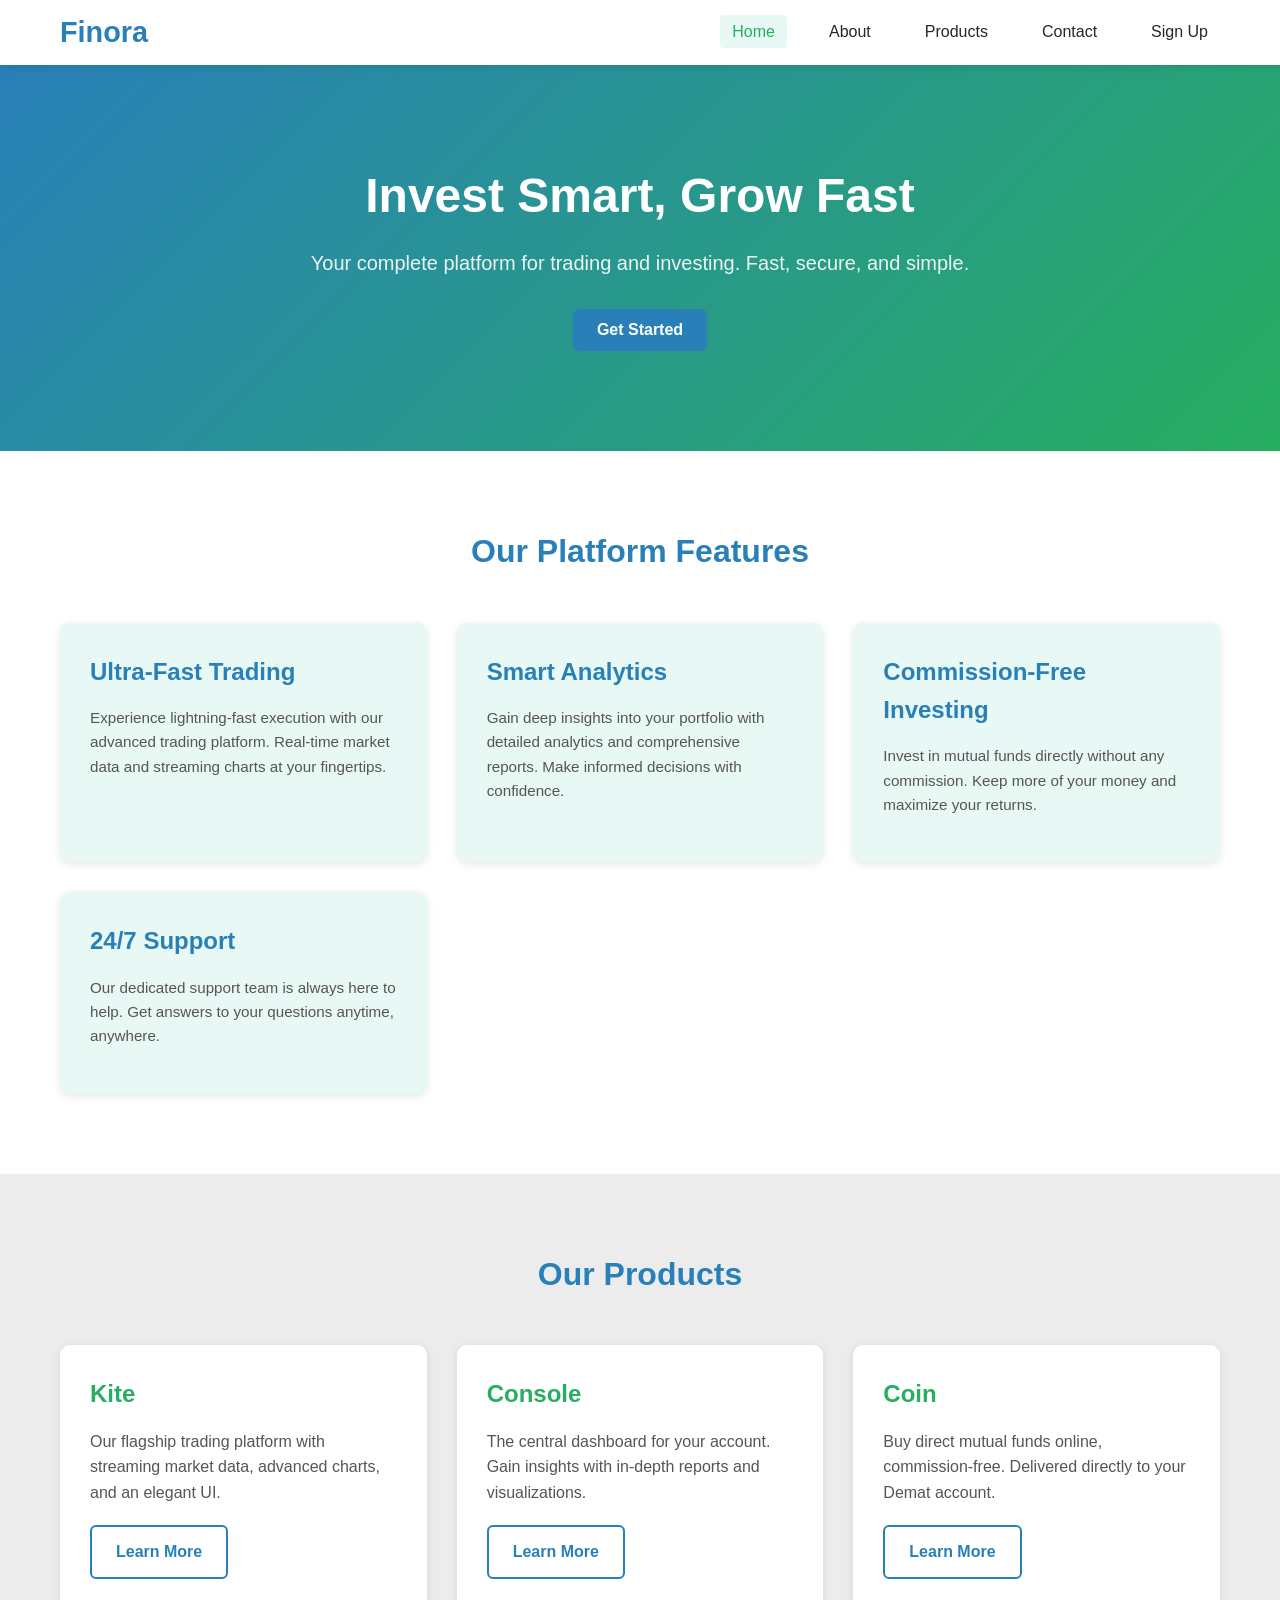
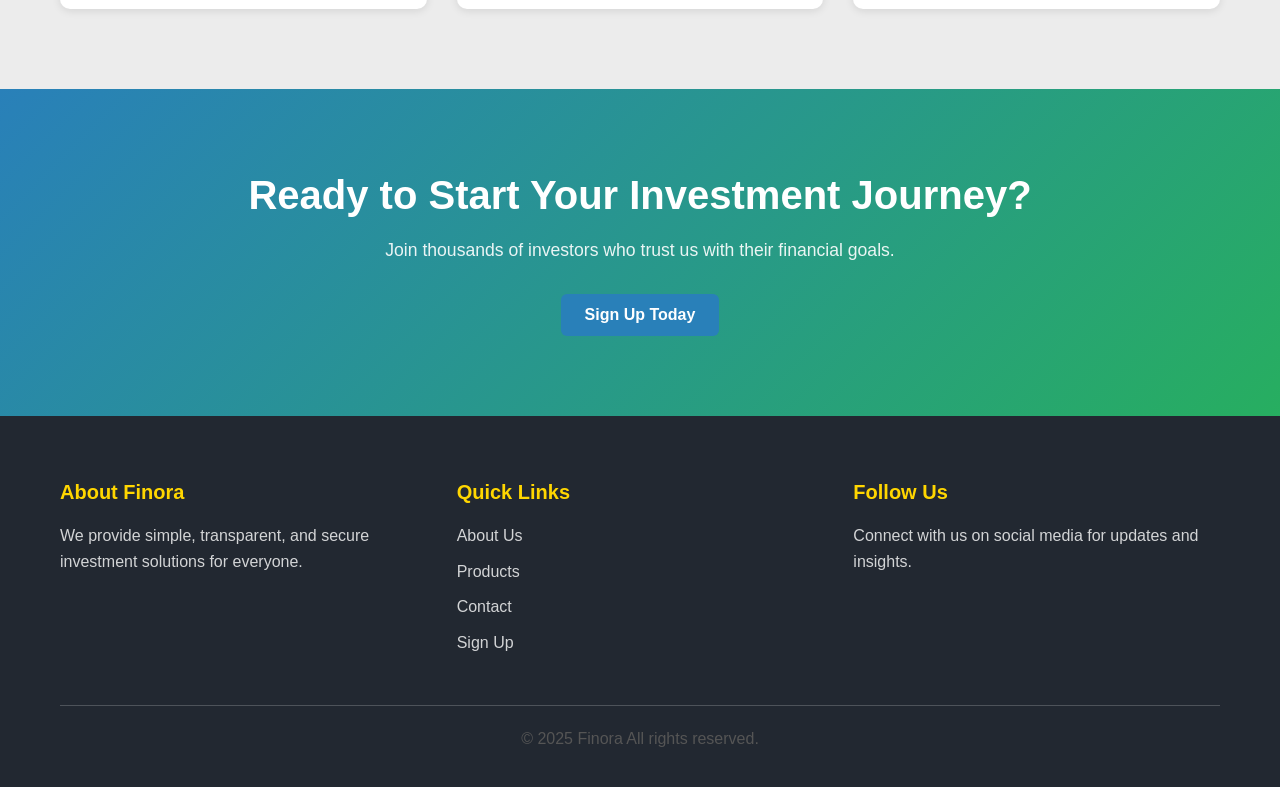
==== index.html @ acee0cb1 "Add files via upload" ====
<!DOCTYPE html>
<html lang="en">
<head>
    <meta charset="UTF-8">
    <meta name="viewport" content="width=device-width, initial-scale=1.0">
    <title>Finora - Your Investment Platform</title>
    <link rel="stylesheet" href="style/style.css">
</head>
<body>
    <!-- Navigation Bar -->
    <nav class="navbar">
        <div class="container">
            <div class="logo">
                <h1>Finora</h1>
            </div>
            <ul class="nav-links">
                <li><a href="index.html" class="active">Home</a></li>
                <li><a href="about.html">About</a></li>
                <li><a href="products.html">Products</a></li>
                <li><a href="contact.html">Contact</a></li>
                <li><a href="signup.html">Sign Up</a></li>
            </ul>
        </div>
    </nav>

    <!-- Hero Section -->
    <section class="hero">
        <div class="hero-content">
            <h2>Invest Smart, Grow Fast</h2>
            <p>Your complete platform for trading and investing. Fast, secure, and simple.</p>
            <button class="btn btn-primary">Get Started</button>
        </div>
    </section>

    <!-- Features Section -->
    <section class="features">
        <div class="container">
            <h2>Our Platform Features</h2>
            <div class="features-grid">
                <div class="feature-card">
                    <h3>Ultra-Fast Trading</h3>
                    <p>Experience lightning-fast execution with our advanced trading platform. Real-time market data and streaming charts at your fingertips.</p>
                </div>
                <div class="feature-card">
                    <h3>Smart Analytics</h3>
                    <p>Gain deep insights into your portfolio with detailed analytics and comprehensive reports. Make informed decisions with confidence.</p>
                </div>
                <div class="feature-card">
                    <h3>Commission-Free Investing</h3>
                    <p>Invest in mutual funds directly without any commission. Keep more of your money and maximize your returns.</p>
                </div>
                <div class="feature-card">
                    <h3>24/7 Support</h3>
                    <p>Our dedicated support team is always here to help. Get answers to your questions anytime, anywhere.</p>
                </div>
            </div>
        </div>
    </section>

    <!-- Products Preview Section -->
    <section class="products-preview">
        <div class="container">
            <h2>Our Products</h2>
            <div class="products-grid">
                <div class="product-card">
                    <h3>Kite</h3>
                    <p>Our flagship trading platform with streaming market data, advanced charts, and an elegant UI.</p>
                    <a href="products.html" class="btn btn-secondary">Learn More</a>
                </div>
                <div class="product-card">
                    <h3>Console</h3>
                    <p>The central dashboard for your account. Gain insights with in-depth reports and visualizations.</p>
                    <a href="products.html" class="btn btn-secondary">Learn More</a>
                </div>
                <div class="product-card">
                    <h3>Coin</h3>
                    <p>Buy direct mutual funds online, commission-free. Delivered directly to your Demat account.</p>
                    <a href="products.html" class="btn btn-secondary">Learn More</a>
                </div>
            </div>
        </div>
    </section>

    <!-- Call to Action Section -->
    <section class="cta">
        <div class="container">
            <h2>Ready to Start Your Investment Journey?</h2>
            <p>Join thousands of investors who trust us with their financial goals.</p>
            <button class="btn btn-primary">Sign Up Today</button>
        </div>
    </section>

    <!-- Footer -->
    <footer class="footer">
        <div class="container">
            <div class="footer-content">
                <div class="footer-section">
                    <h4>About Finora</h4>
                    <p>We provide simple, transparent, and secure investment solutions for everyone.</p>
                </div>
                <div class="footer-section">
                    <h4>Quick Links</h4>
                    <ul>
                        <li><a href="about.html">About Us</a></li>
                        <li><a href="products.html">Products</a></li>
                        <li><a href="contact.html">Contact</a></li>
                        <li><a href="signup.html">Sign Up</a></li>
                    </ul>
                </div>
                <div class="footer-section">
                    <h4>Follow Us</h4>
                    <p>Connect with us on social media for updates and insights.</p>
                </div>
            </div>
            <div class="footer-bottom">
                <p>&copy; 2025 Finora All rights reserved.</p>
            </div>
        </div>
    </footer>

</body>
</html>
---- style/style.css ----
/* ===========================Global Styles=========================== */
* {
    margin: 0;
    padding: 0;
    box-sizing: border-box;
}

html {
    scroll-behavior: smooth;
}

body {
    font-family: 'Segoe UI', Tahoma, Geneva, Verdana, sans-serif;
    line-height: 1.6;
    color: #222831;
    background-color: #FFFFFF;
}

.container {
    max-width: 1200px;
    margin: 0 auto;
    padding: 0 20px;
}

/* ===========================Typography=========================== */
h1, h2, h3, h4, h5, h6 {
    font-weight: 600;
    margin-bottom: 15px;
    color: #222831;
}

h1 {
    font-size: 2.5rem;
    line-height: 1.2;
}

h2 {
    font-size: 2rem;
    line-height: 1.3;
}

h3 {
    font-size: 1.5rem;
}

h4 {
    font-size: 1.25rem;
}

h5 {
    font-size: 1.1rem;
}

p {
    margin-bottom: 15px;
    color: #555555;
}

a {
    text-decoration: none;
    color: #2980B9;
    transition: color 0.3s ease;
}

a:hover {
    color: #27AE60;
}

/* ===========================Buttons=========================== */
.btn {
    display: inline-block;
    padding: 12px 24px;
    border: none;
    border-radius: 6px;
    font-size: 1rem;
    font-weight: 600;
    cursor: pointer;
    transition: all 0.3s ease;
    text-align: center;
}

.btn-primary {
    background-color: #2980B9;
    color: #FFFFFF;
}

.btn-primary:hover {
    background-color: #1f5fa0;
    box-shadow: 0 4px 16px rgba(0, 0, 0, 0.15);
    transform: translateY(-2px);
}

.btn-secondary {
    background-color: #FFFFFF;
    color: #2980B9;
    border: 2px solid #2980B9;
}

.btn-secondary:hover {
    background-color: #E8F8F5;
    border-color: #27AE60;
    color: #27AE60;
}

.btn-lg {
    padding: 15px 40px;
    font-size: 1.1rem;
}

/* ===========================Navigation Bar=========================== */
.navbar {
    background-color: #FFFFFF;
    box-shadow: 0 2px 8px rgba(0, 0, 0, 0.1);
    position: sticky;
    top: 0;
    z-index: 1000;
}

.navbar .container {
    display: flex;
    justify-content: space-between;
    align-items: center;
    padding: 15px 20px;
}

.logo h1 {
    color: #2980B9;
    font-size: 1.8rem;
    margin: 0;
}

.nav-links {
    display: flex;
    list-style: none;
    gap: 30px;
}

.nav-links a {
    color: #222831;
    font-weight: 500;
    padding: 8px 12px;
    border-radius: 4px;
    transition: all 0.3s ease;
}

.nav-links a:hover,
.nav-links a.active {
    background-color: #E8F8F5;
    color: #27AE60;
}

/* ===========================Hero Section=========================== */
.hero {
    background: linear-gradient(135deg, #2980B9 0%, #27AE60 100%);
    color: #FFFFFF;
    padding: 100px 20px;
    text-align: center;
}

.hero-content h2 {
    color: #FFFFFF;
    font-size: 3rem;
    margin-bottom: 20px;
}

.hero-content p {
    color: rgba(255, 255, 255, 0.9);
    font-size: 1.25rem;
    margin-bottom: 30px;
}

/* ===========================Page Header=========================== */
.page-header {
    background-color: #E8F8F5;
    padding: 60px 20px;
    text-align: center;
    border-bottom: 4px solid #27AE60;
}

.page-header h1 {
    color: #2980B9;
    margin-bottom: 15px;
}

.page-header p {
    font-size: 1.1rem;
    color: #555555;
}

/* ===Features Section==== */
.features {
    padding: 80px 20px;
    background-color: #FFFFFF;
}

.features .container h2 {
    text-align: center;
    margin-bottom: 50px;
    color: #2980B9;
}

.features-grid {
    display: grid;
    grid-template-columns: repeat(auto-fit, minmax(280px, 1fr));
    gap: 30px;
}

.feature-card {
    background-color: #E8F8F5;
    padding: 30px;
    border-radius: 10px;
    box-shadow: 0 2px 8px rgba(0, 0, 0, 0.1);
    transition: all 0.3s ease;
}

.feature-card:hover {
    transform: translateY(-10px);
    box-shadow: 0 4px 16px rgba(0, 0, 0, 0.15);
    border-top: 4px solid #27AE60;
}

.feature-card h3 {
    color: #2980B9;
    margin-bottom: 15px;
}

.feature-card p {
    color: #555555;
    font-size: 0.95rem;
}

/* =====Products Section===== */
.products-preview {
    padding: 80px 20px;
    background-color: #ECECEC;
}

.products-preview .container h2 {
    text-align: center;
    margin-bottom: 50px;
    color: #2980B9;
}

.products-grid {
    display: grid;
    grid-template-columns: repeat(auto-fit, minmax(300px, 1fr));
    gap: 30px;
}

.product-card {
    background-color: #FFFFFF;
    padding: 30px;
    border-radius: 10px;
    box-shadow: 0 2px 8px rgba(0, 0, 0, 0.1);
    transition: all 0.3s ease;
}

.product-card:hover {
    transform: translateY(-8px);
    box-shadow: 0 4px 16px rgba(0, 0, 0, 0.15);
}

.product-card h3 {
    color: #27AE60;
    margin-bottom: 15px;
}

.product-card p {
    margin-bottom: 20px;
}

/* ======Products Main (Detailed)======= */
.products-main {
    padding: 60px 20px;
}

.product-detail {
    margin-bottom: 50px;
    background-color: #FFFFFF;
    border-radius: 10px;
    overflow: hidden;
    box-shadow: 0 2px 8px rgba(0, 0, 0, 0.1);
}

.product-header {
    background-color: #E8F8F5;
    padding: 20px;
    display: flex;
    justify-content: space-between;
    align-items: center;
    border-left: 5px solid #27AE60;
}

.product-header h3 {
    margin: 0;
    color: #2980B9;
}

.badge {
    padding: 6px 12px;
    border-radius: 20px;
    font-size: 0.85rem;
    font-weight: 600;
}

.badge-primary {
    background-color: #2980B9;
    color: #FFFFFF;
}

.badge-success {
    background-color: #27AE60;
    color: #FFFFFF;
}

.badge-accent {
    background-color: #FFD600;
    color: #222831;
}

.badge-info {
    background-color: #3498db;
    color: #FFFFFF;
}

.product-body {
    display: grid;
    grid-template-columns: 1fr 1fr;
    gap: 40px;
    padding: 40px;
}

.product-description h4 {
    color: #2980B9;
    margin-bottom: 15px;
}

.features-list {
    list-style: none;
    margin: 15px 0;
}

.features-list li {
    padding: 8px 0;
    padding-left: 25px;
    position: relative;
    color: #555555;
}

.features-list li:before {
    content: "✓";
    position: absolute;
    left: 0;
    color: #27AE60;
    font-weight: bold;
}

.product-image {
    display: flex;
    align-items: center;
    justify-content: center;
}

.image-placeholder {
    background: linear-gradient(135deg, #E8F8F5 0%, rgba(39, 174, 96, 0.1) 100%);
    width: 100%;
    height: 300px;
    border-radius: 10px;
    display: flex;
    align-items: center;
    justify-content: center;
    font-size: 3rem;
    color: #2980B9;
}

.product-cta {
    display: flex;
    gap: 15px;
    padding: 0 40px 40px;
}

/* ======Partner Products====== */
.partner-products {
    padding: 80px 20px;
    background-color: #E8F8F5;
}

.partner-products .container h2 {
    text-align: center;
    color: #2980B9;
    margin-bottom: 10px;
}

.section-subtitle {
    text-align: center;
    margin-bottom: 50px !important;
    font-size: 1.1rem;
    color: #555555;
}

.partner-grid {
    display: grid;
    grid-template-columns: repeat(auto-fit, minmax(250px, 1fr));
    gap: 30px;
}

.partner-card {
    background-color: #FFFFFF;
    padding: 30px;
    border-radius: 10px;
    box-shadow: 0 2px 8px rgba(0, 0, 0, 0.1);
    text-align: center;
    transition: all 0.3s ease;
}

.partner-card:hover {
    transform: translateY(-8px);
    box-shadow: 0 4px 16px rgba(0, 0, 0, 0.15);
}

.partner-icon {
    font-size: 3rem;
    margin-bottom: 15px;
}

.partner-card h3 {
    color: #2980B9;
    margin-bottom: 15px;
}

.partner-card p {
    margin-bottom: 20px;
    font-size: 0.95rem;
}

/* =======Comparison Table======= */
.comparison-section {
    padding: 80px 20px;
    background-color: #FFFFFF;
}

.comparison-section h2 {
    text-align: center;
    margin-bottom: 40px;
    color: #2980B9;
}

.table-wrapper {
    overflow-x: auto;
}

.comparison-table {
    width: 100%;
    border-collapse: collapse;
    background-color: #FFFFFF;
}

.comparison-table thead {
    background-color: #2980B9;
    color: #FFFFFF;
}

.comparison-table th {
    padding: 15px;
    text-align: left;
    font-weight: 600;
}

.comparison-table td {
    padding: 15px;
    border-bottom: 1px solid #DDDDDD;
}

.comparison-table tbody tr:hover {
    background-color: #E8F8F5;
}

.comparison-table tbody tr:nth-child(even) {
    background-color: #ECECEC;
}

/* ===========================About Section=========================== */
.about-section {
    padding: 80px 20px;
}

.about-content {
    display: grid;
    grid-template-columns: 1fr 1fr;
    gap: 50px;
    align-items: center;
}

.about-text h2 {
    color: #2980B9;
}

.about-text p {
    margin-bottom: 20px;
}

/* =======Mission & Vision======= */
.mission-vision {
    padding: 80px 20px;
    background-color: #E8F8F5;
}

.mission-vision-grid {
    display: grid;
    grid-template-columns: repeat(auto-fit, minmax(300px, 1fr));
    gap: 30px;
}

.mission-card,
.vision-card,
.values-card {
    background-color: #FFFFFF;
    padding: 40px;
    border-radius: 10px;
    box-shadow: 0 2px 8px rgba(0, 0, 0, 0.1);
    text-align: center;
    transition: all 0.3s ease;
}

.mission-card:hover,
.vision-card:hover,
.values-card:hover {
    transform: translateY(-10px);
    box-shadow: 0 4px 16px rgba(0, 0, 0, 0.15);
}

.card-icon {
    font-size: 3rem;
    margin-bottom: 20px;
}

/* =========
   Why Choose Us
============= */
.why-choose-us {
    padding: 80px 20px;
}

.why-choose-us h2 {
    text-align: center;
    margin-bottom: 50px;
    color: #2980B9;
}

.reasons-grid {
    display: grid;
    grid-template-columns: repeat(auto-fit, minmax(280px, 1fr));
    gap: 30px;
}

.reason-card {
    background-color: #E8F8F5;
    padding: 30px;
    border-radius: 10px;
    box-shadow: 0 2px 8px rgba(0, 0, 0, 0.1);
    transition: all 0.3s ease;
    border-left: 5px solid #27AE60;
}

.reason-card:hover {
    transform: translateX(10px);
}

.reason-card h3 {
    color: #27AE60;
}

/* ===========================Team Section=========================== */
.team-section {
    padding: 80px 20px;
    background-color: #ECECEC;
}

.team-section h2 {
    text-align: center;
    margin-bottom: 50px;
    color: #2980B9;
}

.team-grid {
    display: grid;
    grid-template-columns: repeat(auto-fit, minmax(250px, 1fr));
    gap: 30px;
}

.team-member {
    background-color: #FFFFFF;
    padding: 30px;
    border-radius: 10px;
    text-align: center;
    box-shadow: 0 2px 8px rgba(0, 0, 0, 0.1);
    transition: all 0.3s ease;
}

.team-member:hover {
    transform: translateY(-8px);
    box-shadow: 0 4px 16px rgba(0, 0, 0, 0.15);
}

.member-avatar {
    font-size: 4rem;
    margin-bottom: 15px;
}

.team-member h3 {
    color: #2980B9;
    margin-bottom: 5px;
}

.position {
    color: #27AE60;
    font-weight: 600;
    margin-bottom: 10px !important;
}

.bio {
    color: #555555;
    font-size: 0.9rem;
}

/* ===========================Stats Section=========================== */
.stats-section {
    padding: 80px 20px;
    background: linear-gradient(135deg, #2980B9 0%, #27AE60 100%);
    color: #FFFFFF;
}

.stats-section h2 {
    text-align: center;
    color: #FFFFFF;
    margin-bottom: 50px;
}

.stats-grid {
    display: grid;
    grid-template-columns: repeat(auto-fit, minmax(200px, 1fr));
    gap: 30px;
}

.stat-card {
    background-color: rgba(255, 255, 255, 0.1);
    padding: 30px;
    border-radius: 10px;
    text-align: center;
    border: 2px solid rgba(255, 255, 255, 0.3);
    transition: all 0.3s ease;
}

.stat-card:hover {
    background-color: rgba(255, 255, 255, 0.2);
    transform: translateY(-5px);
}

.stat-number {
    font-size: 2.5rem;
    font-weight: bold;
    color: #FFD600;
    margin-bottom: 10px;
}

.stat-label {
    font-size: 1rem;
    color: rgba(255, 255, 255, 0.9);
}

/* ===========================Testimonials Section=========================== */
.testimonials-section {
    padding: 80px 20px;
    background-color: #E8F8F5;
}

.testimonials-section h2 {
    text-align: center;
    margin-bottom: 50px;
    color: #2980B9;
}

.testimonials-grid {
    display: grid;
    grid-template-columns: repeat(auto-fit, minmax(300px, 1fr));
    gap: 30px;
}

.testimonial-card {
    background-color: #FFFFFF;
    padding: 30px;
    border-radius: 10px;
    box-shadow: 0 2px 8px rgba(0, 0, 0, 0.1);
    transition: all 0.3s ease;
}

.testimonial-card:hover {
    transform: translateY(-8px);
    box-shadow: 0 4px 16px rgba(0, 0, 0, 0.15);
}

.rating {
    color: #FFD600;
    font-size: 1.2rem;
    margin-bottom: 15px;
}

.testimonial-card p {
    color: #555555;
    margin-bottom: 15px;
    font-size: 0.95rem;
}

.author {
    font-weight: 600;
    color: #2980B9;
    margin: 0 !important;
}

/* ===========================
   Contact Section
   =========================== */
.contact-section {
    padding: 80px 20px;
}

.contact-wrapper {
    display: grid;
    grid-template-columns: 1fr 1fr;
    gap: 50px;
}

.contact-form {
    display: flex;
    flex-direction: column;
}

.form-group {
    margin-bottom: 20px;
}

.form-group label {
    display: block;
    margin-bottom: 8px;
    font-weight: 600;
    color: #222831;
}

.form-group input,
.form-group textarea,
.form-group select {
    width: 100%;
    padding: 12px;
    border: 2px solid #DDDDDD;
    border-radius: 6px;
    font-size: 1rem;
    font-family: inherit;
    transition: all 0.3s ease;
}

.form-group input:focus,
.form-group textarea:focus,
.form-group select:focus {
    outline: none;
    border-color: #2980B9;
    box-shadow: 0 0 0 3px rgba(41, 128, 185, 0.1);
}

.form-message {
    margin-top: 15px;
    padding: 12px;
    border-radius: 6px;
    text-align: center;
    font-weight: 600;
    display: none;
}

.form-message.success {
    background-color: #d4edda;
    color: #155724;
    display: block;
}

.form-message.error {
    background-color: #f8d7da;
    color: #721c24;
    display: block;
}

.contact-info-container h2 {
    color: #2980B9;
    margin-bottom: 30px;
}

.info-box {
    background-color: #E8F8F5;
    padding: 25px;
    border-radius: 10px;
    margin-bottom: 20px;
    border-left: 5px solid #27AE60;
}

.info-box h3 {
    color: #27AE60;
    margin-bottom: 10px;
}

.info-box p {
    margin-bottom: 5px;
}

.info-detail {
    font-size: 0.85rem;
    color: #888;
}

.info-box a {
    color: #2980B9;
    font-weight: 600;
}

.social-links {
    margin-top: 30px;
}

.social-icons {
    display: flex;
    gap: 15px;
}

.social-link {
    display: inline-block;
    padding: 10px 15px;
    background-color: #2980B9;
    color: #FFFFFF;
    border-radius: 6px;
    transition: all 0.3s ease;
}

.social-link:hover {
    background-color: #27AE60;
}

/* ===========================
   FAQ Section
   =========================== */
.faq-section {
    padding: 80px 20px;
    background-color: #ECECEC;
}

.faq-section h2 {
    text-align: center;
    margin-bottom: 50px;
    color: #2980B9;
}

.faq-grid {
    display: grid;
    grid-template-columns: repeat(auto-fit, minmax(300px, 1fr));
    gap: 30px;
}

.faq-item {
    background-color: #FFFFFF;
    padding: 25px;
    border-radius: 10px;
    box-shadow: 0 2px 8px rgba(0, 0, 0, 0.1);
    transition: all 0.3s ease;
}

.faq-item:hover {
    box-shadow: 0 4px 16px rgba(0, 0, 0, 0.15);
}

.faq-item h4 {
    color: #2980B9;
    margin-bottom: 15px;
}

.faq-item p {
    color: #555555;
    font-size: 0.95rem;
}

/* ===========================
   Call to Action Section
   =========================== */
.cta {
    padding: 80px 20px;
    background: linear-gradient(135deg, #2980B9 0%, #27AE60 100%);
    color: #FFFFFF;
    text-align: center;
}

.cta h2 {
    color: #FFFFFF;
    font-size: 2.5rem;
    margin-bottom: 15px;
}

.cta p {
    color: rgba(255, 255, 255, 0.9);
    font-size: 1.1rem;
    margin-bottom: 30px;
}

/* ===========================Footer=========================== */
.footer {
    background-color: #222831;
    color: #FFFFFF;
    padding: 60px 20px 20px;
}

.footer-content {
    display: grid;
    grid-template-columns: repeat(auto-fit, minmax(250px, 1fr));
    gap: 30px;
    margin-bottom: 40px;
}

.footer-section h4 {
    color: #FFD600;
    margin-bottom: 15px;
}

.footer-section p {
    color: rgba(255, 255, 255, 0.8);
    margin-bottom: 10px;
}

.footer-section ul {
    list-style: none;
}

.footer-section ul li {
    margin-bottom: 10px;
}

.footer-section a {
    color: rgba(255, 255, 255, 0.8);
    transition: all 0.3s ease;
}

.footer-section a:hover {
    color: #FFD600;
}

.footer-bottom {
    text-align: center;
    padding-top: 20px;
    border-top: 1px solid rgba(255, 255, 255, 0.2);
    color: rgba(255, 255, 255, 0.7);
}

/* ===========================
   Signup Section
   =========================== */
.signup-section {
    padding: 80px 20px;
    background-color: #FFFFFF;
}

.signup-wrapper {
    display: grid;
    grid-template-columns: 1.2fr 1fr;
    gap: 50px;
}

.signup-form-container h2 {
    color: #2980B9;
    margin-bottom: 30px;
    font-size: 1.8rem;
}

.signup-form {
    display: flex;
    flex-direction: column;
}

.form-row {
    display: grid;
    grid-template-columns: 1fr 1fr;
    gap: 20px;
}

.form-section-title {
    color: #2980B9;
    font-size: 1.2rem;
    margin-top: 30px;
    margin-bottom: 20px;
    border-bottom: 2px solid #E8F8F5;
    padding-bottom: 10px;
}

.password-hint {
    font-size: 0.85rem;
    color: #888;
    margin-top: 5px !important;
    margin-bottom: 15px !important;
}

.radio-group {
    display: flex;
    gap: 30px;
    margin-top: 10px;
}

.radio-option {
    display: flex;
    align-items: center;
    gap: 10px;
}

.radio-option input[type="radio"] {
    width: auto;
    border: none;
    cursor: pointer;
}

.radio-option label {
    margin: 0;
    cursor: pointer;
    font-weight: 500;
    color: #222831;
}

.checkbox-group {
    display: flex;
    align-items: center;
    gap: 10px;
    margin: 15px 0;
}

.checkbox-group input[type="checkbox"] {
    width: auto;
    height: 18px;
    width: 18px;
    cursor: pointer;
    border: 2px solid #DDDDDD;
    border-radius: 4px;
}

.checkbox-group label {
    margin: 0;
    cursor: pointer;
    color: #555555;
    font-size: 0.95rem;
}

.login-link {
    text-align: center;
    margin-top: 20px;
    color: #555555;
}

.login-link a {
    color: #2980B9;
    font-weight: 600;
}

/* Signup Benefits */
.signup-benefits {
    background-color: #E8F8F5;
    padding: 40px;
    border-radius: 10px;
    height: fit-content;
    position: sticky;
    top: 100px;
}

.signup-benefits h2 {
    color: #2980B9;
    margin-bottom: 30px;
    font-size: 1.5rem;
}

.benefit-item {
    display: flex;
    gap: 15px;
    margin-bottom: 25px;
    padding-bottom: 20px;
    border-bottom: 1px solid rgba(39, 174, 96, 0.2);
}

.benefit-item:last-of-type {
    border-bottom: none;
}

.benefit-icon {
    font-size: 1.5rem;
    color: #27AE60;
    font-weight: bold;
    flex-shrink: 0;
    width: 30px;
    height: 30px;
    display: flex;
    align-items: center;
    justify-content: center;
}

.benefit-content h4 {
    color: #2980B9;
    margin-bottom: 5px;
}

.benefit-content p {
    color: #555555;
    font-size: 0.9rem;
    margin: 0 !important;
}

.cta-box {
    background-color: #FFFFFF;
    padding: 20px;
    border-radius: 8px;
    border-left: 4px solid #27AE60;
    margin-top: 20px;
    text-align: center;
}

.cta-box p {
    color: #2980B9;
    font-weight: 600;
    margin: 0 !important;
}

/* Security Info Section */
.security-info {
    padding: 80px 20px;
    background-color: #ECECEC;
}

.security-info h2 {
    text-align: center;
    color: #2980B9;
    margin-bottom: 50px;
}

.security-grid {
    display: grid;
    grid-template-columns: repeat(auto-fit, minmax(250px, 1fr));
    gap: 30px;
}

.security-card {
    background-color: #FFFFFF;
    padding: 30px;
    border-radius: 10px;
    box-shadow: 0 2px 8px rgba(0, 0, 0, 0.1);
    text-align: center;
    transition: all 0.3s ease;
}

.security-card:hover {
    transform: translateY(-8px);
    box-shadow: 0 4px 16px rgba(0, 0, 0, 0.15);
}

.security-icon {
    font-size: 2.5rem;
    margin-bottom: 15px;
}

.security-card h3 {
    color: #2980B9;
    margin-bottom: 15px;
}

.security-card p {
    color: #555555;
    font-size: 0.95rem;
}

/* Responsive for Signup */
@media (max-width: 768px) {
    .signup-wrapper {
        grid-template-columns: 1fr;
    }

    .signup-benefits {
        position: static;
    }

    .form-row {
        grid-template-columns: 1fr;
    }

    .radio-group {
        flex-direction: column;
        gap: 15px;
    }
}


/* ===========================
   Responsive Design
   =========================== */
@media (max-width: 768px) {
    h1 {
        font-size: 1.8rem;
    }

    h2 {
        font-size: 1.5rem;
    }

    .nav-links {
        gap: 15px;
    }

    .hero-content h2 {
        font-size: 2rem;
    }

    .about-content,
    .contact-wrapper,
    .product-body {
        grid-template-columns: 1fr;
    }

    .hero-content p {
        font-size: 1rem;
    }

    .features-grid,
    .products-grid,
    .partner-grid,
    .team-grid,
    .stats-grid,
    .testimonials-grid,
    .reason-grid,
    .faq-grid {
        grid-template-columns: 1fr;
    }

    .product-cta {
        flex-direction: column;
    }

    .product-cta .btn {
        width: 100%;
    }

    .social-icons {
        flex-wrap: wrap;
    }

    .comparison-table {
        font-size: 0.85rem;
    }

    .comparison-table th,
    .comparison-table td {
        padding: 10px;
    }
}

@media (max-width: 480px) {
    h1 {
        font-size: 1.5rem;
    }

    h2 {
        font-size: 1.25rem;
    }

    .navbar .container {
        flex-direction: column;
        gap: 15px;
    }

    .nav-links {
        flex-direction: column;
        gap: 10px;
    }

    .hero {
        padding: 50px 20px;
    }

    .hero-content h2 {
        font-size: 1.5rem;
    }

    .cta h2 {
        font-size: 1.5rem;
    }

    .btn {
        padding: 10px 20px;
        font-size: 0.9rem;
    }

    .mission-vision-grid,
    .reasons-grid {
        grid-template-columns: 1fr;
    }
}
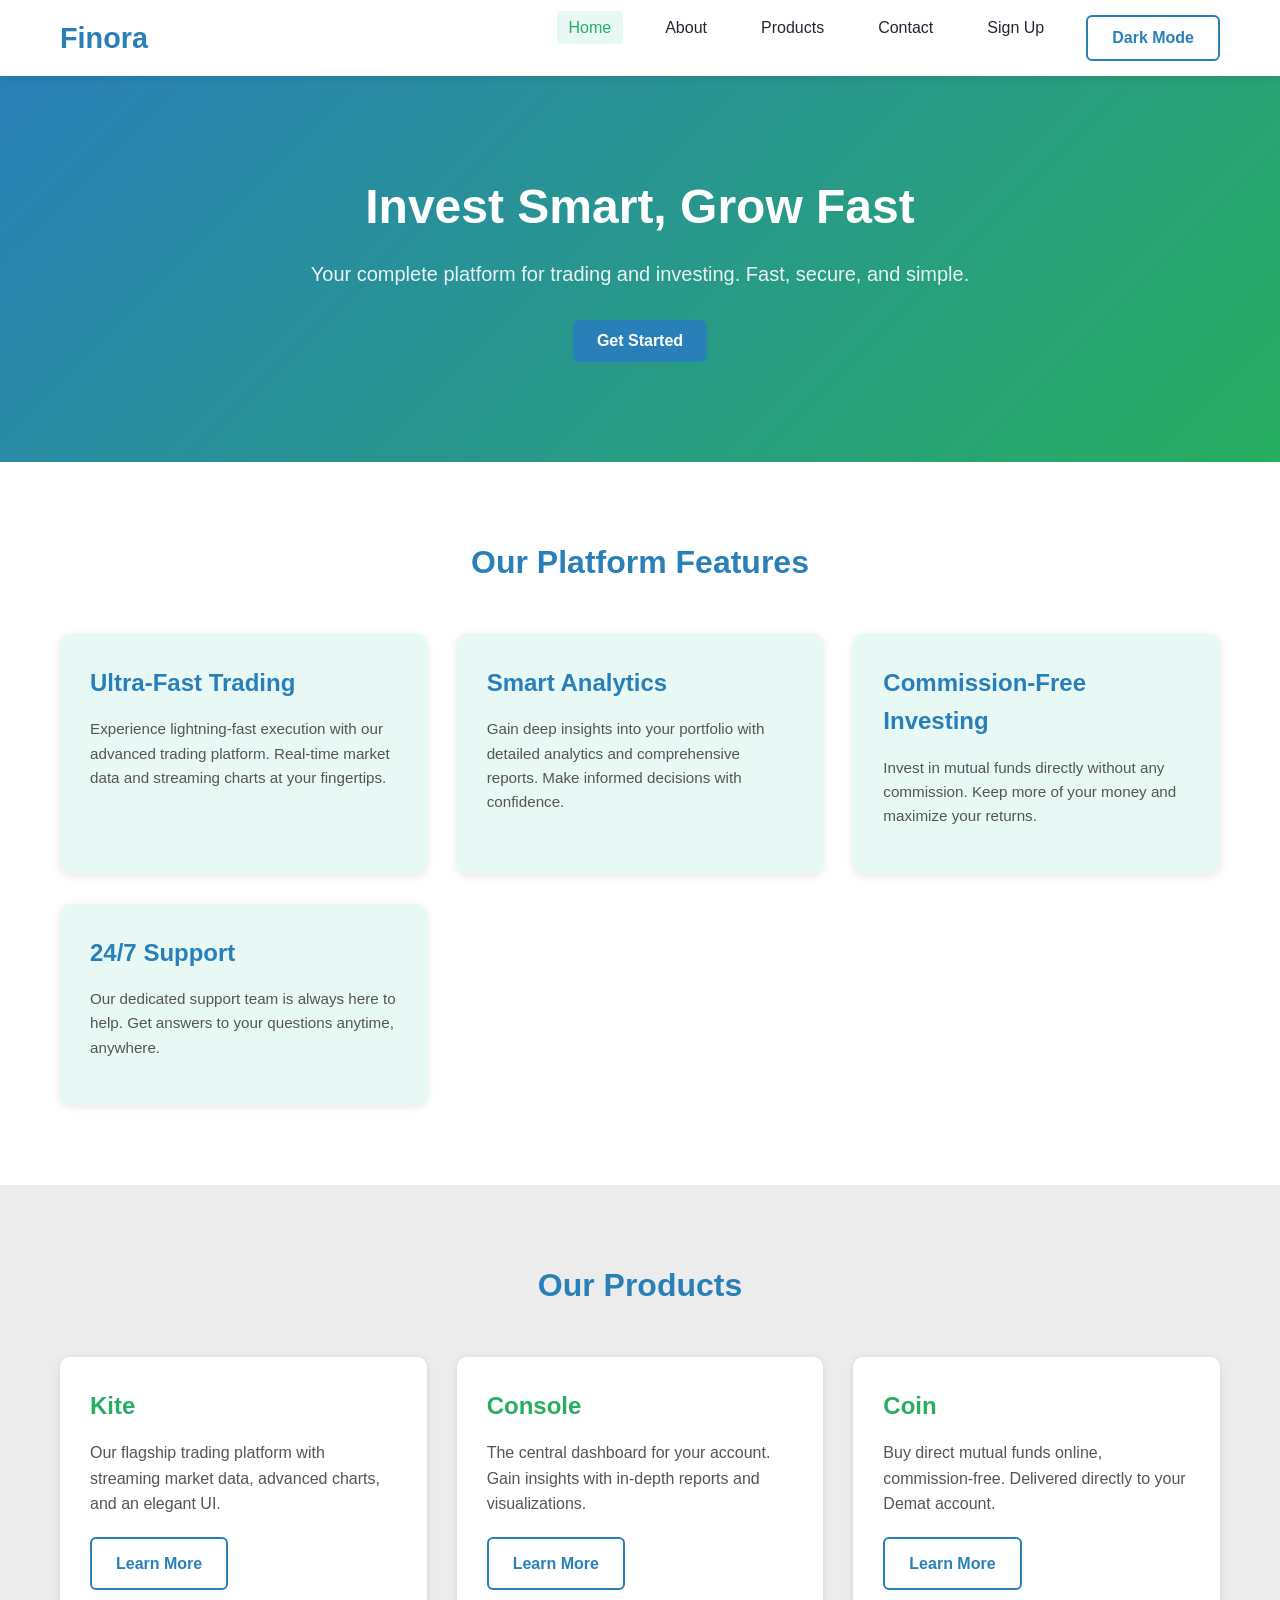
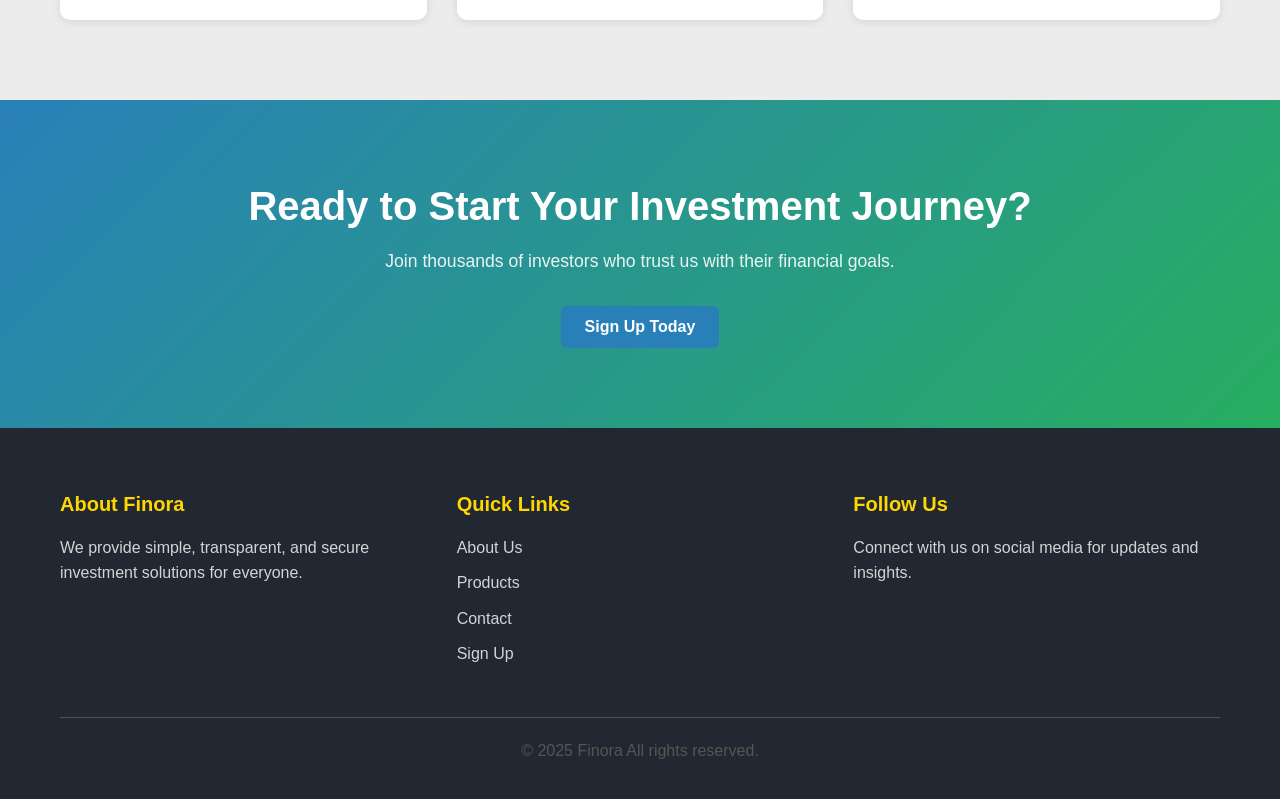
==== commit 6fb1b316: "Your commit message" ====
--- a/index.html
+++ b/index.html
@@ -19,6 +19,8 @@
                 <li><a href="products.html">Products</a></li>
                 <li><a href="contact.html">Contact</a></li>
                 <li><a href="signup.html">Sign Up</a></li>
+                <button id="themeToggle" class="btn btn-secondary">Dark Mode</button>
+
             </ul>
         </div>
     </nav>
@@ -117,6 +119,7 @@
             </div>
         </div>
     </footer>
+    <script src="./js/script.js"></script>
 
 </body>
 </html>
--- a/style/style.css
+++ b/style/style.css
@@ -151,7 +151,7 @@
 
 /* ===========================Hero Section=========================== */
 .hero {
-    background: linear-gradient(135deg, #2980B9 0%, #27AE60 100%);
+background: linear-gradient(135deg, #2980B9, #27AE60);
     color: #FFFFFF;
     padding: 100px 20px;
     text-align: center;
@@ -187,7 +187,7 @@
     color: #555555;
 }
 
-/* ===Features Section==== */
+/* ========Features Section========= */
 .features {
     padding: 80px 20px;
     background-color: #FFFFFF;
@@ -479,7 +479,7 @@
     background-color: #ECECEC;
 }
 
-/* ===========================About Section=========================== */
+/* =================About Section===================== */
 .about-section {
     padding: 80px 20px;
 }
@@ -615,7 +615,7 @@
 .position {
     color: #27AE60;
     font-weight: 600;
-    margin-bottom: 10px !important;
+    margin-bottom: 10px;
 }
 
 .bio {
@@ -717,9 +717,9 @@
     margin: 0 !important;
 }
 
-/* ===========================
+/* =================
    Contact Section
-   =========================== */
+   ================= */
 .contact-section {
     padding: 80px 20px;
 }
@@ -838,7 +838,9 @@
 }
 
 .social-link:hover {
-    background-color: #27AE60;
+    background-color: #fefefe;
+    color: rgb(88, 183, 33);
+    border: 1px solid rgb(36, 222, 113);
 }
 
 /* ===========================
@@ -1137,6 +1139,7 @@
     margin-bottom: 50px;
 }
 
+
 .security-grid {
     display: grid;
     grid-template-columns: repeat(auto-fit, minmax(250px, 1fr));
@@ -1171,129 +1174,192 @@
     color: #555555;
     font-size: 0.95rem;
 }
-
-/* Responsive for Signup */
+/* ===========================
+   Signin Section
+   =========================== */
+.signin-section {
+    padding: 80px 20px;
+    background-color: #FFFFFF;
+}
+
+.signin-wrapper {
+    display: grid;
+    grid-template-columns: 1.1fr 1fr;
+    gap: 50px;
+    align-items: flex-start;
+}
+
+.signin-form-container {
+    background-color: #FFFFFF;
+    padding: 40px 30px;
+    border-radius: 10px;
+    box-shadow: 0 2px 8px rgba(0,0,0,0.1);
+}
+
+.signin-form-container h2 {
+    color: #2980B9;
+    margin-bottom: 10px;
+}
+
+.signin-subtitle {
+    color: #555555;
+    margin-bottom: 25px;
+    font-size: 0.95rem;
+}
+
+.signin-form {
+    display: flex;
+    flex-direction: column;
+}
+
+.signin-extra {
+    display: flex;
+    justify-content: space-between;
+    align-items: center;
+    margin: 10px 0 20px;
+}
+
+.forgot-link {
+    font-size: 0.9rem;
+    color: #2980B9;
+}
+
+.forgot-link:hover {
+    color: #27AE60;
+}
+
+.signin-footer-text {
+    margin-top: 20px;
+    text-align: center;
+    font-size: 0.95rem;
+    color: #555555;
+}
+
+.signin-footer-text a {
+    font-weight: 600;
+    color: #2980B9;
+}
+
+.signin-footer-text a:hover {
+    color: #27AE60;
+}
+
+.signin-info {
+    background-color: #E8F8F5;
+    padding: 40px 30px;
+    border-radius: 10px;
+}
+
+.signin-info h2 {
+    color: #2980B9;
+    margin-bottom: 15px;
+}
+
+.signin-info p {
+    color: #555555;
+    margin-bottom: 20px;
+}
+
+.signin-points {
+    list-style: none;
+    padding-left: 0;
+}
+
+.signin-points li {
+    position: relative;
+    padding-left: 24px;
+    margin-bottom: 10px;
+    color: #555555;
+    font-size: 0.95rem;
+}
+
+.signin-points li::before {
+    content: "•";
+    position: absolute;
+    left: 8px;
+    color: #27AE60;
+    font-size: 1.3rem;
+}
+
+/* Responsive */
 @media (max-width: 768px) {
-    .signup-wrapper {
+    .signin-wrapper {
         grid-template-columns: 1fr;
     }
 
-    .signup-benefits {
-        position: static;
+    .signin-info {
+        margin-top: 20px;
     }
 
-    .form-row {
-        grid-template-columns: 1fr;
-    }
-
-    .radio-group {
+    .signin-extra {
         flex-direction: column;
-        gap: 15px;
-    }
-}
-
-
-/* ===========================
-   Responsive Design
-   =========================== */
-@media (max-width: 768px) {
-    h1 {
-        font-size: 1.8rem;
-    }
-
-    h2 {
-        font-size: 1.5rem;
-    }
-
-    .nav-links {
-        gap: 15px;
-    }
-
-    .hero-content h2 {
-        font-size: 2rem;
-    }
-
-    .about-content,
-    .contact-wrapper,
-    .product-body {
-        grid-template-columns: 1fr;
-    }
-
-    .hero-content p {
-        font-size: 1rem;
-    }
-
-    .features-grid,
-    .products-grid,
-    .partner-grid,
-    .team-grid,
-    .stats-grid,
-    .testimonials-grid,
-    .reason-grid,
-    .faq-grid {
-        grid-template-columns: 1fr;
-    }
-
-    .product-cta {
-        flex-direction: column;
-    }
-
-    .product-cta .btn {
-        width: 100%;
-    }
-
-    .social-icons {
-        flex-wrap: wrap;
-    }
-
-    .comparison-table {
-        font-size: 0.85rem;
-    }
-
-    .comparison-table th,
-    .comparison-table td {
-        padding: 10px;
-    }
-}
-
-@media (max-width: 480px) {
-    h1 {
-        font-size: 1.5rem;
-    }
-
-    h2 {
-        font-size: 1.25rem;
-    }
-
-    .navbar .container {
-        flex-direction: column;
-        gap: 15px;
-    }
-
-    .nav-links {
-        flex-direction: column;
+        align-items: flex-start;
         gap: 10px;
     }
-
-    .hero {
-        padding: 50px 20px;
-    }
-
-    .hero-content h2 {
-        font-size: 1.5rem;
-    }
-
-    .cta h2 {
-        font-size: 1.5rem;
-    }
-
-    .btn {
-        padding: 10px 20px;
-        font-size: 0.9rem;
-    }
-
-    .mission-vision-grid,
-    .reasons-grid {
-        grid-template-columns: 1fr;
-    }
-}
+}
+
+/* Dark mode base */
+body.dark-mode {
+    background-color: #121212;
+    color: #f5f5f5;
+}
+
+/* Navbar */
+body.dark-mode .navbar {
+    background-color: #1f1f1f;
+    box-shadow: none;
+}
+
+body.dark-mode .logo h1 {
+    color: #E8F8F5;
+}
+
+body.dark-mode .nav-links a {
+    color: #f5f5f5;
+}
+
+body.dark-mode .nav-links a:hover,
+body.dark-mode .nav-links a.active {
+    background-color: #333333;
+    color: #27AE60;
+}
+
+/* Sections / cards */
+body.dark-mode .page-header {
+    background-color: #1f1f1f;
+    border-bottom-color: #27AE60;
+}
+
+body.dark-mode .feature-card,
+body.dark-mode .product-card,
+body.dark-mode .product-detail,
+body.dark-mode .partner-card,
+body.dark-mode .team-member,
+body.dark-mode .testimonial-card,
+body.dark-mode .info-box,
+body.dark-mode .faq-item,
+body.dark-mode .signin-form-container,
+body.dark-mode .signin-info,
+body.dark-mode .signup-form-container,
+body.dark-mode .signup-benefits {
+    background-color: #1f1f1f;
+    color: #f5f5f5;
+}
+
+body.dark-mode .stats-section {
+    background: linear-gradient(135deg, #111827 0%, #064e3b 100%);
+}
+
+/* Forms */
+body.dark-mode .form-group input,
+body.dark-mode .form-group textarea,
+body.dark-mode .form-group select {
+    background-color: #111111;
+    color: #f5f5f5;
+    border-color: #333333;
+}
+
+/* Footer */
+body.dark-mode .footer {
+    background-color: #000000;
+}
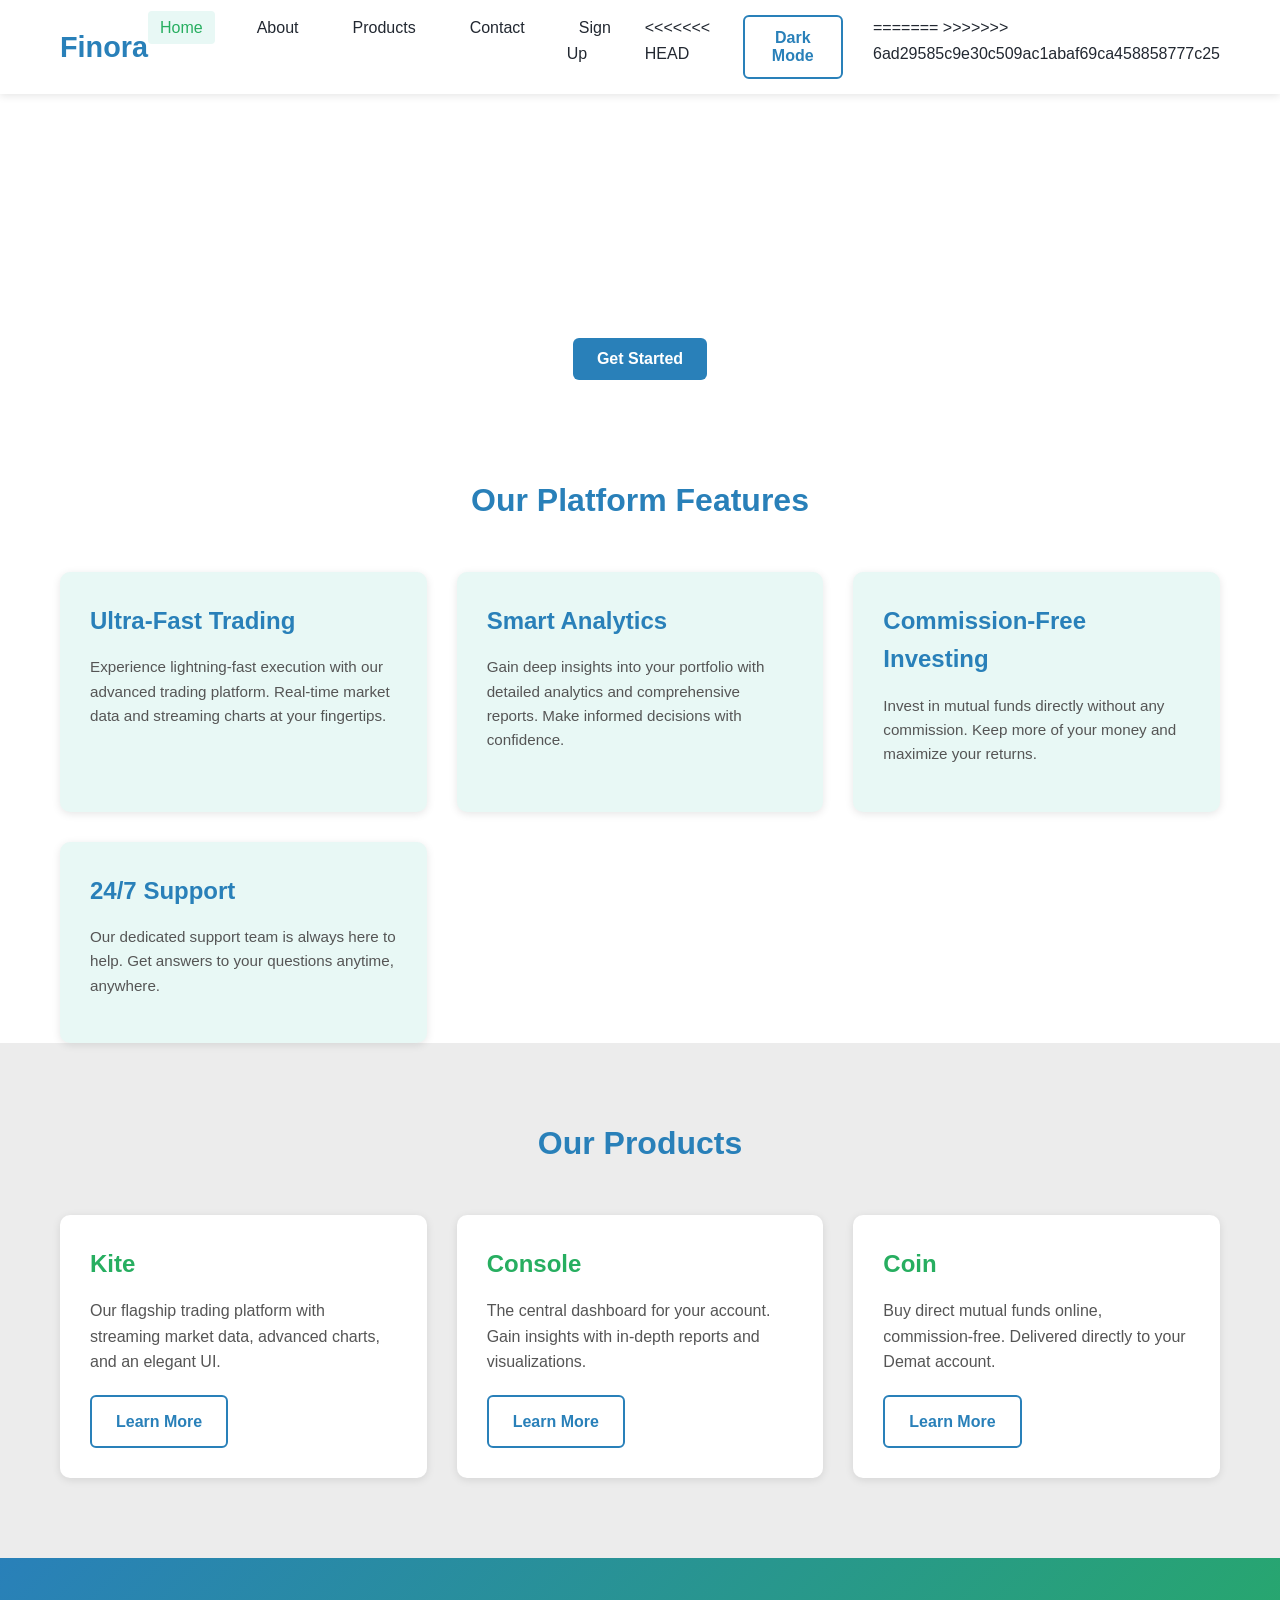
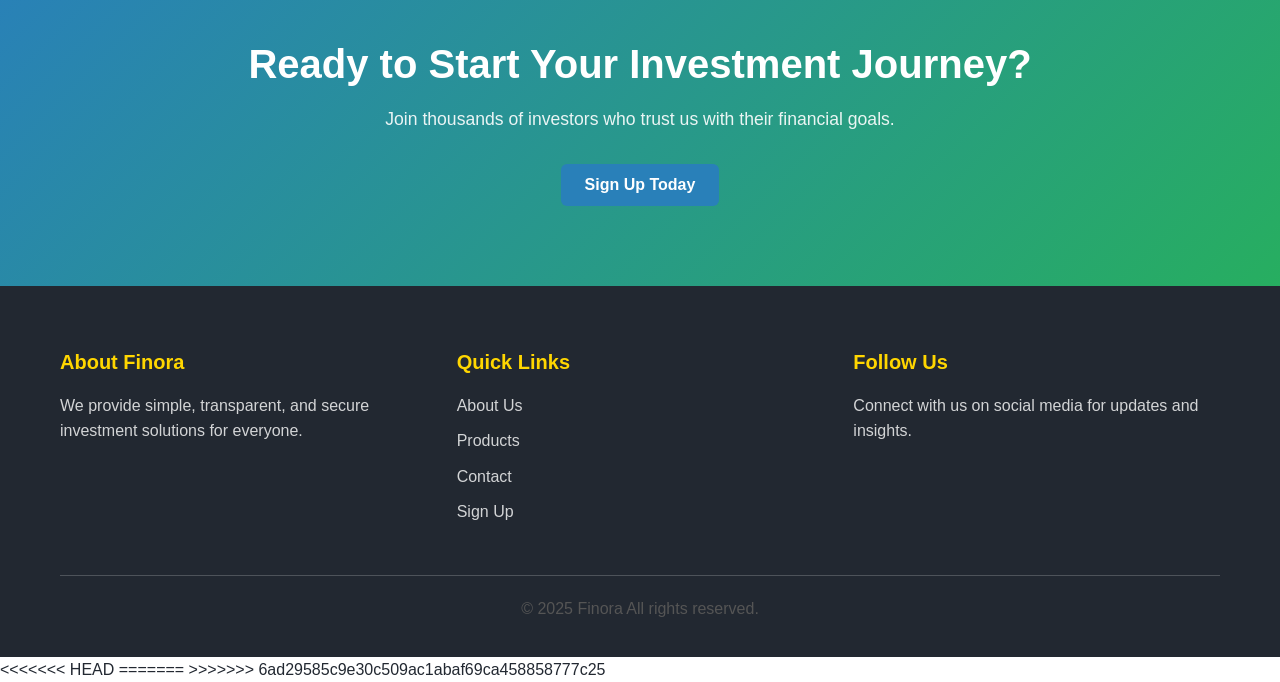
==== commit e778b0b3: "Keep local version and overwrite remote" ====
--- a/index.html
+++ b/index.html
@@ -19,8 +19,11 @@
                 <li><a href="products.html">Products</a></li>
                 <li><a href="contact.html">Contact</a></li>
                 <li><a href="signup.html">Sign Up</a></li>
+<<<<<<< HEAD
                 <button id="themeToggle" class="btn btn-secondary">Dark Mode</button>
 
+=======
+>>>>>>> 6ad29585c9e30c509ac1abaf69ca458858777c25
             </ul>
         </div>
     </nav>
@@ -119,7 +122,10 @@
             </div>
         </div>
     </footer>
+<<<<<<< HEAD
     <script src="./js/script.js"></script>
+=======
+>>>>>>> 6ad29585c9e30c509ac1abaf69ca458858777c25
 
 </body>
 </html>
--- a/style/style.css
+++ b/style/style.css
@@ -151,7 +151,11 @@
 
 /* ===========================Hero Section=========================== */
 .hero {
+<<<<<<< HEAD
 background: linear-gradient(135deg, #2980B9, #27AE60);
+=======
+    background: linear-gradient(135deg, #2980B9 0%, #27AE60 100%);
+>>>>>>> 6ad29585c9e30c509ac1abaf69ca458858777c25
     color: #FFFFFF;
     padding: 100px 20px;
     text-align: center;
@@ -187,7 +191,11 @@
     color: #555555;
 }
 
+<<<<<<< HEAD
 /* ========Features Section========= */
+=======
+/* ===Features Section==== */
+>>>>>>> 6ad29585c9e30c509ac1abaf69ca458858777c25
 .features {
     padding: 80px 20px;
     background-color: #FFFFFF;
@@ -479,7 +487,11 @@
     background-color: #ECECEC;
 }
 
+<<<<<<< HEAD
 /* =================About Section===================== */
+=======
+/* ===========================About Section=========================== */
+>>>>>>> 6ad29585c9e30c509ac1abaf69ca458858777c25
 .about-section {
     padding: 80px 20px;
 }
@@ -615,7 +627,11 @@
 .position {
     color: #27AE60;
     font-weight: 600;
+<<<<<<< HEAD
     margin-bottom: 10px;
+=======
+    margin-bottom: 10px !important;
+>>>>>>> 6ad29585c9e30c509ac1abaf69ca458858777c25
 }
 
 .bio {
@@ -717,9 +733,15 @@
     margin: 0 !important;
 }
 
+<<<<<<< HEAD
 /* =================
    Contact Section
    ================= */
+=======
+/* ===========================
+   Contact Section
+   =========================== */
+>>>>>>> 6ad29585c9e30c509ac1abaf69ca458858777c25
 .contact-section {
     padding: 80px 20px;
 }
@@ -838,9 +860,13 @@
 }
 
 .social-link:hover {
+<<<<<<< HEAD
     background-color: #fefefe;
     color: rgb(88, 183, 33);
     border: 1px solid rgb(36, 222, 113);
+=======
+    background-color: #27AE60;
+>>>>>>> 6ad29585c9e30c509ac1abaf69ca458858777c25
 }
 
 /* ===========================
@@ -1139,7 +1165,10 @@
     margin-bottom: 50px;
 }
 
-
+<<<<<<< HEAD
+
+=======
+>>>>>>> 6ad29585c9e30c509ac1abaf69ca458858777c25
 .security-grid {
     display: grid;
     grid-template-columns: repeat(auto-fit, minmax(250px, 1fr));
@@ -1174,6 +1203,7 @@
     color: #555555;
     font-size: 0.95rem;
 }
+<<<<<<< HEAD
 /* ===========================
    Signin Section
    =========================== */
@@ -1363,3 +1393,109 @@
 body.dark-mode .footer {
     background-color: #000000;
 }
+
+/* ===========================
+   Responsive Design 
+   =========================== */
+@media (max-width: 768px) {
+
+  /* Common heading sizes */
+  h1 {
+    font-size: 2rem;
+  }
+
+  h2 {
+    font-size: 1.6rem;
+  }
+
+  /* Navbar: links */
+  .navbar .container {
+    flex-direction: column;
+    gap: 10px;
+  }
+
+  .nav-links {
+    gap: 15px;
+    flex-wrap: wrap;
+    justify-content: center;
+  }
+
+  /* Two‑column layouts → single column */
+  .about-content,
+  .contact-wrapper,
+  .product-body,
+  .signup-wrapper,
+  .signin-wrapper {
+    grid-template-columns: 1fr;
+  }
+
+  /* Grids: cards one per row */
+  .features-grid,
+  .products-grid,
+  .partner-grid,
+  .team-grid,
+  .stats-grid,
+  .testimonials-grid,
+  .faq-grid,
+  .reasons-grid,
+  .security-grid {
+    grid-template-columns: 1fr;
+  }
+
+  /* Form rows: stacked fields */
+  .form-row {
+    grid-template-columns: 1fr;
+  }
+
+  /* CTA buttons full width on small devices */
+  .product-cta {
+    flex-direction: column;
+  }
+
+  .product-cta .btn,
+  .btn-lg {
+    width: 100%;
+  }
+
+  /* Signup / Signin side box नीचे चले जाए */
+  .signup-benefits,
+  .signin-info {
+    position: static;
+    margin-top: 25px;
+  }
+
+  /* Signin extra options vertical */
+  .signin-extra {
+    flex-direction: column;
+    align-items: flex-start;
+    gap: 8px;
+  }
+}
+
+/* ===========================
+   Extra Small Screens
+   =========================== */
+@media (max-width: 480px) {
+  h1 {
+    font-size: 1.7rem;
+  }
+
+  h2 {
+    font-size: 1.4rem;
+  }
+
+  .hero {
+    padding: 60px 20px;
+  }
+
+  .hero-content h2 {
+    font-size: 2.1rem;
+  }
+
+  .btn {
+    padding: 10px 18px;
+    font-size: 0.9rem;
+  }
+}
+=======
+>>>>>>> 6ad29585c9e30c509ac1abaf69ca458858777c25
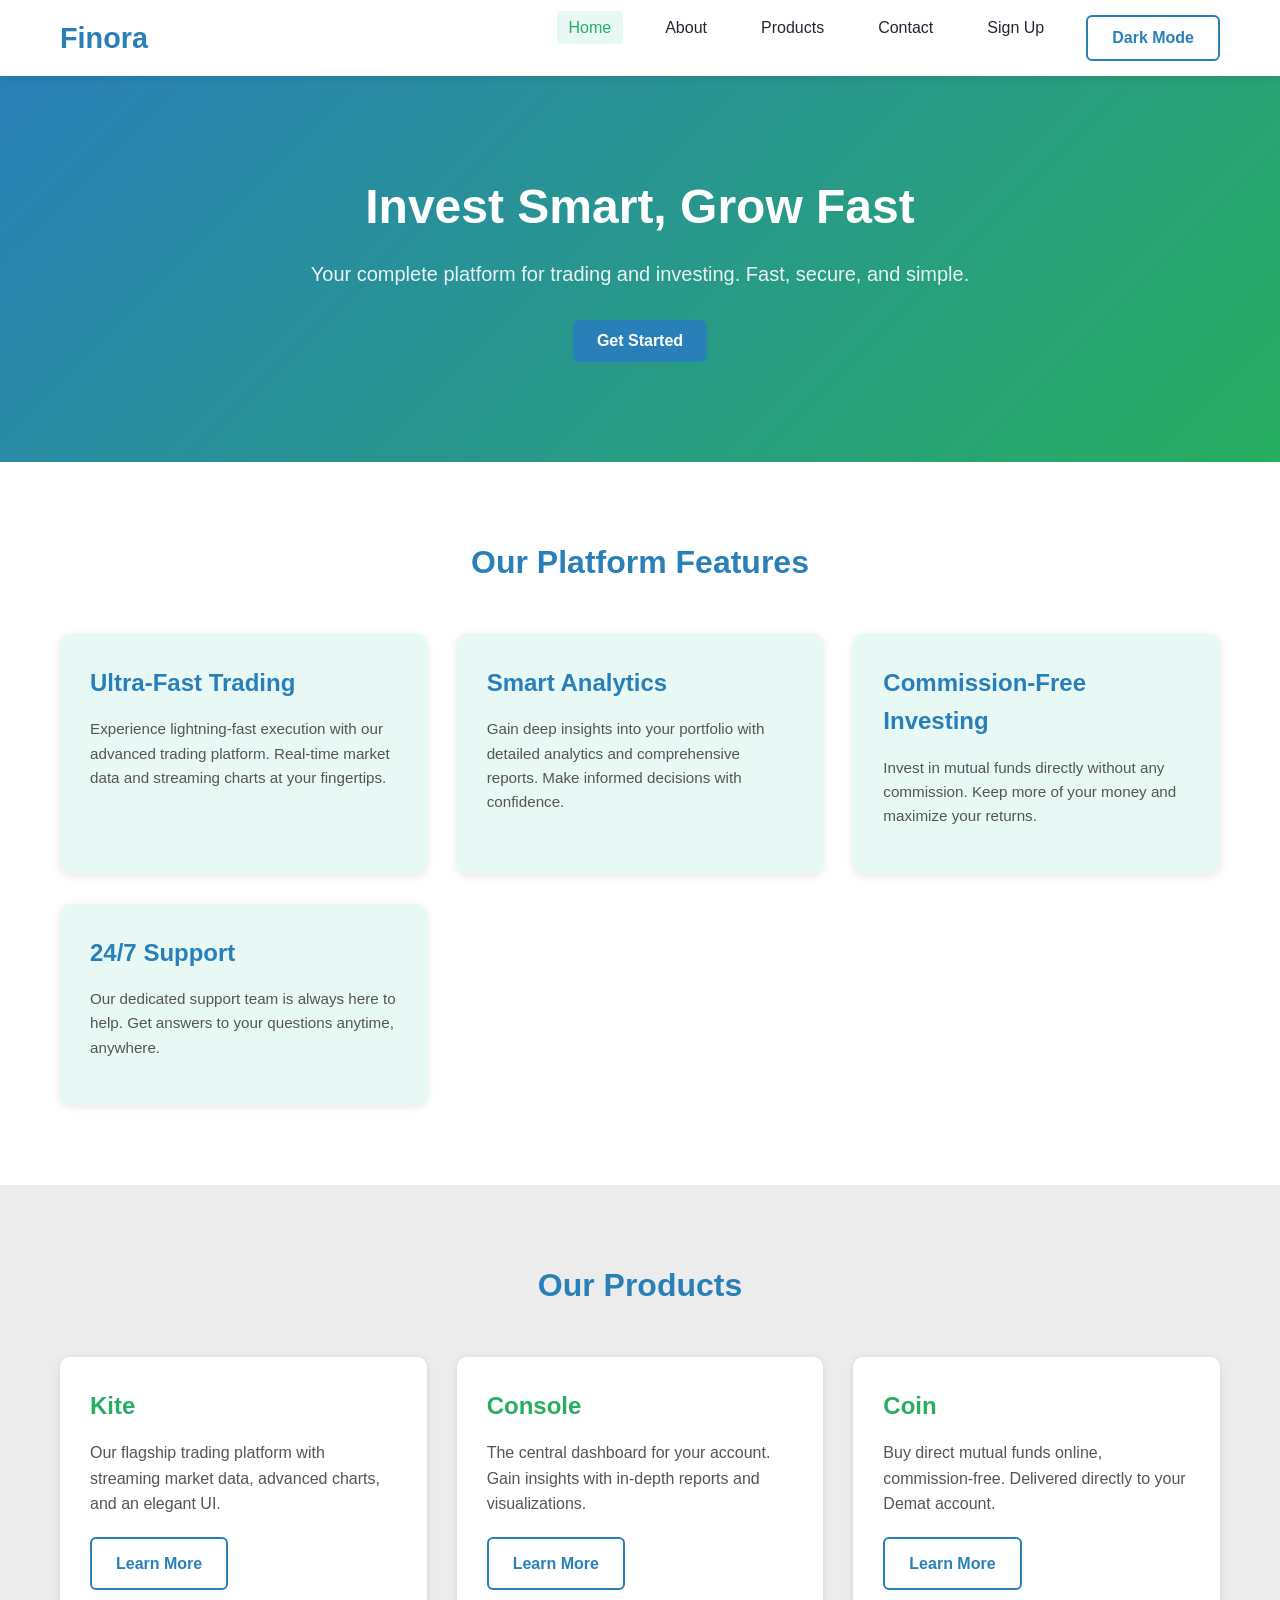
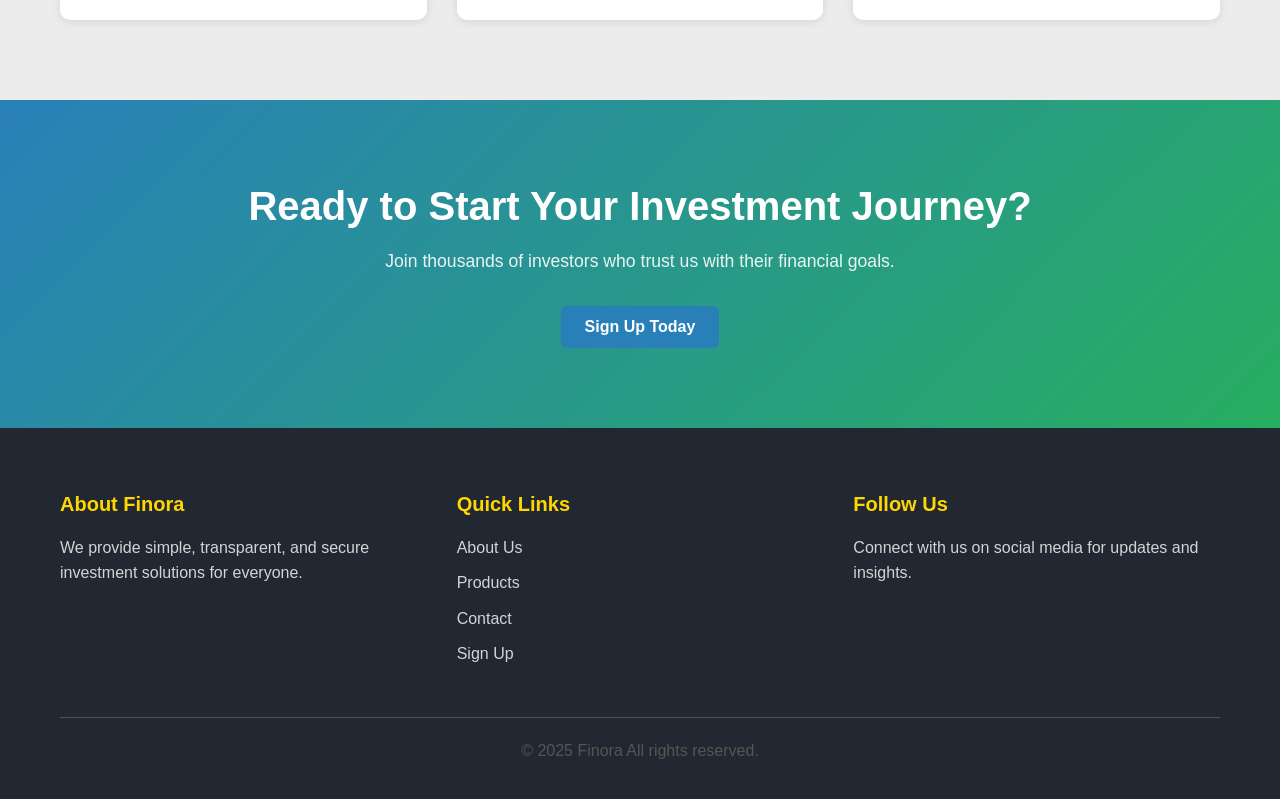
==== commit c13aadf8: "Added gitignore" ====
--- a/index.html
+++ b/index.html
@@ -19,11 +19,7 @@
                 <li><a href="products.html">Products</a></li>
                 <li><a href="contact.html">Contact</a></li>
                 <li><a href="signup.html">Sign Up</a></li>
-<<<<<<< HEAD
                 <button id="themeToggle" class="btn btn-secondary">Dark Mode</button>
-
-=======
->>>>>>> 6ad29585c9e30c509ac1abaf69ca458858777c25
             </ul>
         </div>
     </nav>
@@ -122,10 +118,7 @@
             </div>
         </div>
     </footer>
-<<<<<<< HEAD
     <script src="./js/script.js"></script>
-=======
->>>>>>> 6ad29585c9e30c509ac1abaf69ca458858777c25
 
 </body>
 </html>
--- a/style/style.css
+++ b/style/style.css
@@ -151,11 +151,7 @@
 
 /* ===========================Hero Section=========================== */
 .hero {
-<<<<<<< HEAD
-background: linear-gradient(135deg, #2980B9, #27AE60);
-=======
-    background: linear-gradient(135deg, #2980B9 0%, #27AE60 100%);
->>>>>>> 6ad29585c9e30c509ac1abaf69ca458858777c25
+    background: linear-gradient(135deg, #2980B9, #27AE60);
     color: #FFFFFF;
     padding: 100px 20px;
     text-align: center;
@@ -191,11 +187,7 @@
     color: #555555;
 }
 
-<<<<<<< HEAD
 /* ========Features Section========= */
-=======
-/* ===Features Section==== */
->>>>>>> 6ad29585c9e30c509ac1abaf69ca458858777c25
 .features {
     padding: 80px 20px;
     background-color: #FFFFFF;
@@ -487,11 +479,7 @@
     background-color: #ECECEC;
 }
 
-<<<<<<< HEAD
 /* =================About Section===================== */
-=======
-/* ===========================About Section=========================== */
->>>>>>> 6ad29585c9e30c509ac1abaf69ca458858777c25
 .about-section {
     padding: 80px 20px;
 }
@@ -627,11 +615,7 @@
 .position {
     color: #27AE60;
     font-weight: 600;
-<<<<<<< HEAD
     margin-bottom: 10px;
-=======
-    margin-bottom: 10px !important;
->>>>>>> 6ad29585c9e30c509ac1abaf69ca458858777c25
 }
 
 .bio {
@@ -733,15 +717,9 @@
     margin: 0 !important;
 }
 
-<<<<<<< HEAD
 /* =================
    Contact Section
    ================= */
-=======
-/* ===========================
-   Contact Section
-   =========================== */
->>>>>>> 6ad29585c9e30c509ac1abaf69ca458858777c25
 .contact-section {
     padding: 80px 20px;
 }
@@ -860,13 +838,9 @@
 }
 
 .social-link:hover {
-<<<<<<< HEAD
     background-color: #fefefe;
     color: rgb(88, 183, 33);
     border: 1px solid rgb(36, 222, 113);
-=======
-    background-color: #27AE60;
->>>>>>> 6ad29585c9e30c509ac1abaf69ca458858777c25
 }
 
 /* ===========================
@@ -1165,10 +1139,7 @@
     margin-bottom: 50px;
 }
 
-<<<<<<< HEAD
-
-=======
->>>>>>> 6ad29585c9e30c509ac1abaf69ca458858777c25
+
 .security-grid {
     display: grid;
     grid-template-columns: repeat(auto-fit, minmax(250px, 1fr));
@@ -1203,7 +1174,7 @@
     color: #555555;
     font-size: 0.95rem;
 }
-<<<<<<< HEAD
+
 /* ===========================
    Signin Section
    =========================== */
@@ -1497,5 +1468,4 @@
     font-size: 0.9rem;
   }
 }
-=======
->>>>>>> 6ad29585c9e30c509ac1abaf69ca458858777c25
+
